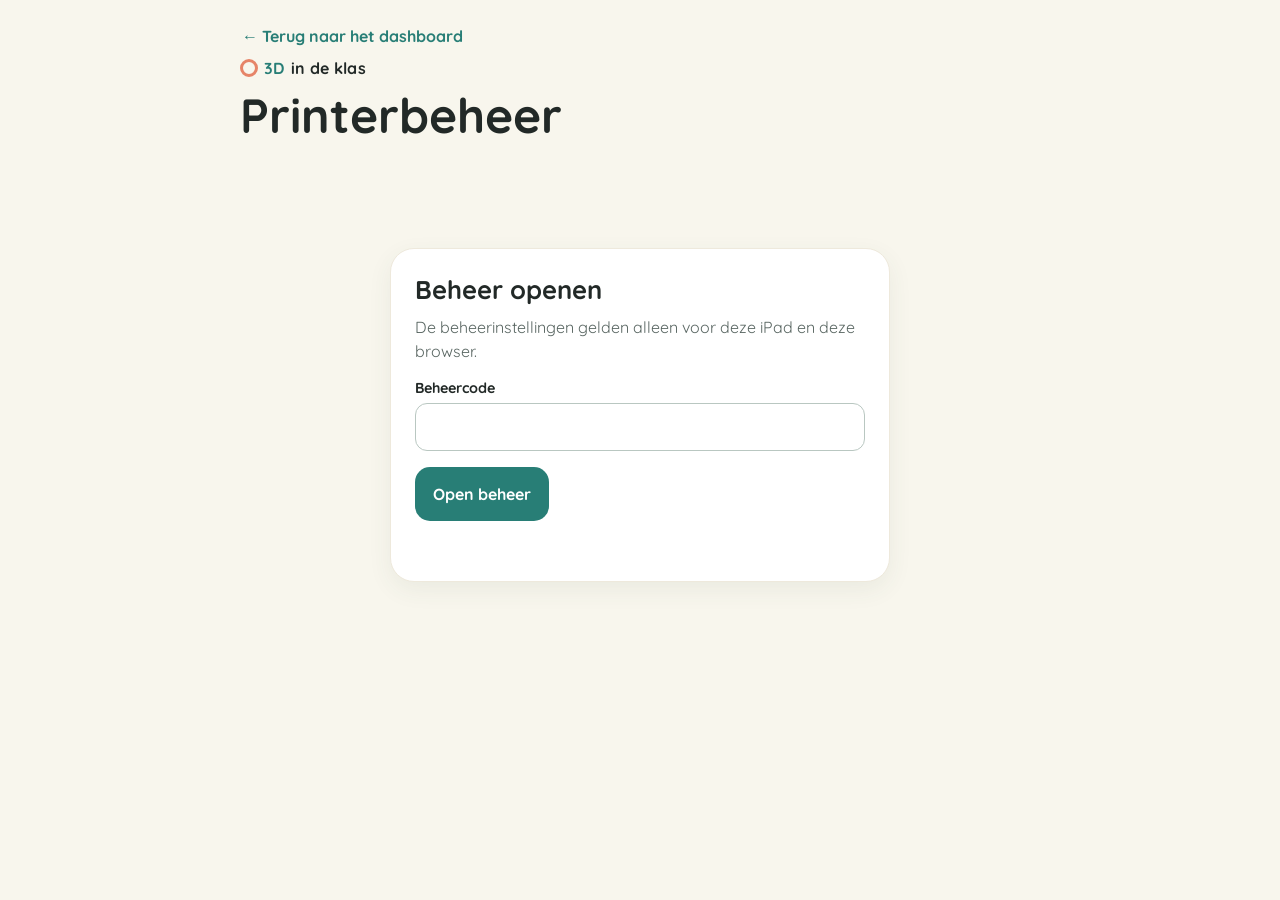
==== admin.html @ 4adda59a "Add printer endpoint admin page" ====
<!doctype html>
<html lang="nl">
<head>
  <meta charset="utf-8">
  <meta name="viewport" content="width=device-width, initial-scale=1, viewport-fit=cover">
  <meta name="theme-color" content="#5ab3b1">
  <link rel="manifest" href="manifest.json">
  <link rel="stylesheet" href="styles.css">
  <title>Printerbeheer | 3D in de klas</title>
</head>
<body>
  <main class="app-shell admin-shell">
    <a class="back-link" href="index.html">← Terug naar het dashboard</a>
    <header class="admin-heading"><p class="brand">3D <span>in de klas</span></p><h1>Printerbeheer</h1></header>

    <section id="authCard" class="panel auth-card">
      <h2 id="authTitle">Beheer openen</h2>
      <p id="authDescription">De beheerinstellingen gelden alleen voor deze iPad en deze browser.</p>
      <form id="authForm">
        <div class="field"><label for="pinInput" id="pinLabel">Beheercode</label><input id="pinInput" type="password" inputmode="numeric" pattern="[0-9]{4,8}" minlength="4" maxlength="8" autocomplete="current-password" required></div>
        <div id="confirmPinField" class="field" hidden><label for="confirmPinInput">Herhaal de beheercode</label><input id="confirmPinInput" type="password" inputmode="numeric" pattern="[0-9]{4,8}" minlength="4" maxlength="8" autocomplete="new-password"></div>
        <button id="authSubmit" class="button button-primary" type="submit">Open beheer</button>
        <p id="authNotice" class="admin-status" role="alert"></p>
      </form>
    </section>

    <section id="settingsPanel" class="panel admin-panel" hidden>
      <h2>Verbindingen</h2>
      <p class="admin-note">Vul per printer het IP-adres of de netwerknaam en Moonraker-poort in. De instellingen worden alleen in deze browser opgeslagen. Dit scherm is bedoeld als praktische afscherming voor deelnemers, niet als beveiliging tegen iemand met technische toegang tot de iPad.</p>
      <form id="settingsForm">
        <div id="printerSettings"></div>
        <p id="saveNotice" class="admin-status" role="status" aria-live="polite"></p>
        <div class="admin-actions"><button class="button button-light" id="resetEndpoints" type="button">Herstel standaardadressen</button><button class="button button-primary" type="submit">Opslaan en terug naar dashboard</button></div>
      </form>
    </section>
  </main>
  <script src="admin.js" defer></script>
</body>
</html>
---- styles.css ----
@import url('https://fonts.googleapis.com/css2?family=Quicksand:wght@400;500;600;700&display=swap');

:root {
  color-scheme: light;
  --paper: #f8f6ed;
  --ink: #222927;
  --teal: #5ab3b1;
  --teal-dark: #287e76;
  --teal-light: #e2f2ef;
  --line: #dfe7e2;
  --muted: #596662;
  --coral: #e68468;
  --yellow: #f1cb68;
  font-family: 'Quicksand', 'Arial Rounded MT Bold', Arial, sans-serif;
  color: var(--ink);
  background: var(--paper);
  font-synthesis: none;
}

* { box-sizing: border-box; }
body { margin: 0; min-height: 100vh; padding: max(14px, env(safe-area-inset-top)) 14px max(22px, env(safe-area-inset-bottom)); }
button, input { font: inherit; }
button { -webkit-tap-highlight-color: transparent; touch-action: manipulation; }
button:focus-visible, a:focus-visible, input:focus-visible { outline: 3px solid #174d49; outline-offset: 3px; }
.app-shell { width: min(100%, 1000px); margin: 0 auto; }
.panel { border: 1px solid #eee9dc; border-radius: 24px; background: #fff; box-shadow: 0 8px 24px #3d514412; }
.hero { padding: clamp(20px, 5vw, 34px); margin-bottom: 16px; text-align: center; background: linear-gradient(145deg, #fff 40%, #e9f5f1 100%); }
.brand { display: inline-flex; align-items: center; gap: 6px; margin: 0 0 10px; color: var(--teal-dark); font-weight: 700; letter-spacing: .02em; }
.brand::before { width: 12px; height: 12px; border: 3px solid var(--coral); border-radius: 50%; content: ''; }
.brand span { color: var(--ink); }
h1, h2, p { margin-top: 0; }
h1 { margin-bottom: 8px; font-size: clamp(2rem, 6vw, 3rem); line-height: 1.05; }
h2 { margin-bottom: 10px; font-size: clamp(1.25rem, 3vw, 1.6rem); }
.intro-copy { max-width: 570px; margin: 0 auto; color: var(--muted); font-size: clamp(1rem, 2.6vw, 1.16rem); line-height: 1.5; }
.mode-badge { display: inline-flex; align-items: center; gap: 7px; margin-top: 14px; padding: 7px 11px; border-radius: 999px; background: var(--teal-light); color: #15534d; font-size: .85rem; font-weight: 700; }
.mode-badge::before { width: 8px; height: 8px; border-radius: 50%; background: currentColor; content: ''; }
.mode-badge.live { background: #fff1dc; color: #714c00; }
.steps { padding: 18px 22px; margin-bottom: 16px; }
.steps h2 { margin: 0 0 14px; }
.steps ol { display: grid; grid-template-columns: repeat(3, 1fr); gap: 12px; margin: 0; padding: 0; list-style: none; }
.steps li { display: flex; align-items: flex-start; gap: 10px; color: var(--muted); font-size: .9rem; line-height: 1.4; }
.steps strong { color: var(--ink); }
.step-number { display: grid; flex: 0 0 29px; width: 29px; height: 29px; place-items: center; border-radius: 50%; background: var(--yellow); color: #453714; font-weight: 700; }
.printer-grid { display: grid; grid-template-columns: repeat(auto-fit, minmax(min(100%, 235px), 1fr)); gap: 14px; }
.printer-card { min-width: 0; padding: 20px; border: 1px solid var(--line); border-top: 9px solid var(--printer-color); border-radius: 22px; background: #fff; box-shadow: 0 7px 20px #3d514410; }
.printer-top { display: flex; align-items: center; justify-content: space-between; gap: 8px; }
.printer-name { margin: 0; font-size: 1.28rem; }
.printer-state { display: inline-flex; align-items: center; gap: 7px; margin: 12px 0 8px; font-weight: 700; }
.state-dot { width: 10px; height: 10px; border-radius: 50%; background: #89928e; }
.state-ready .state-dot { background: #399c67; }
.state-printing .state-dot { background: #e4a72f; }
.state-error .state-dot, .state-paused .state-dot, .state-offline .state-dot { background: #d96c55; }
.printer-detail { min-height: 1.4em; margin: 0 0 12px; color: var(--muted); font-size: .9rem; }
.progress-track { height: 11px; margin: 10px 0 8px; overflow: hidden; border-radius: 999px; background: #e9eeeb; }
.progress-bar { height: 100%; border-radius: inherit; background: var(--teal); transition: width .25s ease; }
.button { min-height: 54px; padding: 13px 18px; border: 0; border-radius: 15px; font-weight: 700; cursor: pointer; }
.printer-card .button { width: 100%; margin-top: 6px; }
.button-primary { background: var(--teal-dark); color: white; }
.button-primary:hover:not(:disabled) { background: #1c6860; }
.button:disabled { background: #c5cdca; color: #56625e; cursor: not-allowed; }
.button-light { border: 1px solid var(--line); background: #fff; color: var(--ink); }
.app-footer { display: flex; justify-content: space-between; align-items: center; padding: 16px 4px 4px; color: var(--muted); font-size: .85rem; }
.app-footer a { color: var(--teal-dark); font-weight: 700; text-decoration: none; }
.app-footer a:hover { text-decoration: underline; }

dialog { color: var(--ink); font: inherit; }
.letter-dialog { width: min(700px, calc(100% - 20px)); max-height: min(92vh, 860px); padding: clamp(16px, 4vw, 26px); overflow-y: auto; border: 1px solid var(--line); border-radius: 24px; box-shadow: 0 24px 80px #192b2870; }
.letter-dialog::backdrop { background: #172321a6; backdrop-filter: blur(3px); }
.dialog-heading { display: flex; justify-content: space-between; align-items: flex-start; gap: 12px; }
.eyebrow { margin-bottom: 5px; color: var(--teal-dark); font-size: .9rem; font-weight: 700; }
.dialog-heading h2 { margin-bottom: 5px; font-size: clamp(1.45rem, 4vw, 2rem); }
.icon-button { display: grid; flex: 0 0 44px; width: 44px; height: 44px; place-items: center; border: 0; border-radius: 50%; background: var(--paper); color: var(--ink); font-size: 1.8rem; cursor: pointer; }
.dialog-instruction { margin-bottom: 14px; color: var(--muted); }
.letter-grid { display: grid; grid-template-columns: repeat(7, minmax(0, 1fr)); gap: 8px; }
.letter-button { min-width: 0; min-height: clamp(48px, 9vw, 62px); padding: 4px; border: 2px solid #e0e9e5; border-radius: 14px; background: #fff; color: var(--ink); font-size: clamp(1.15rem, 4vw, 1.5rem); font-weight: 700; cursor: pointer; box-shadow: 0 3px 0 #dce6e1; }
.letter-button:hover { border-color: var(--teal); background: #f1faf8; }
.letter-button[aria-pressed="true"] { border-color: var(--teal-dark); background: var(--teal-dark); color: #fff; box-shadow: 0 3px 0 #185a54; }
.letter-preview { display: flex; justify-content: center; align-items: center; gap: 22px; min-height: 170px; margin: 16px 0 6px; padding: 12px; border-radius: 20px; background: linear-gradient(125deg, #f7f4e9, #eaf4f0); }
.letter-model { min-width: 105px; color: var(--coral); font-size: 7.5rem; font-weight: 700; line-height: .9; text-shadow: 1px 1px 0 #bb5a43, 2px 2px 0 #bb5a43, 3px 3px 0 #bb5a43, 4px 4px 0 #bb5a43, 5px 5px 0 #bb5a43, 6px 6px 0 #bb5a43, 9px 12px 9px #263d3633; }
.letter-preview strong, .letter-preview span { display: block; }
.letter-preview strong { margin-bottom: 5px; font-size: 1.1rem; }
.letter-preview span { color: var(--muted); font-size: .9rem; }
.notice { min-height: 1.25em; margin: 0 0 10px; color: #9d3424; font-weight: 700; }
.dialog-actions { display: flex; gap: 10px; }
.dialog-actions .button { flex: 1; }

.admin-shell { max-width: 800px; }
.admin-heading { margin-bottom: 16px; }
.admin-heading .brand { margin-bottom: 12px; }
.admin-note { padding: 14px 16px; margin-bottom: 16px; border-left: 5px solid var(--yellow); border-radius: 8px 14px 14px 8px; background: #fff7df; color: #594817; line-height: 1.5; }
.admin-panel { padding: clamp(18px, 4vw, 28px); }
.admin-printer { padding: 18px; margin: 14px 0; border: 1px solid var(--line); border-left: 7px solid var(--printer-color); border-radius: 16px; background: #fff; }
.admin-printer h2 { margin-bottom: 14px; }
.field-grid { display: grid; grid-template-columns: 1fr 130px; gap: 12px; }
.field label { display: block; margin: 0 0 6px; font-size: .9rem; font-weight: 700; }
.field input { width: 100%; min-height: 48px; padding: 10px 12px; border: 1px solid #b9c7c1; border-radius: 12px; background: #fff; font-size: 1rem; }
.admin-actions { display: flex; gap: 10px; margin-top: 18px; }
.admin-actions .button { flex: 1; }
.auth-card { max-width: 500px; padding: 24px; margin: 12vh auto; }
.auth-card p { color: var(--muted); line-height: 1.5; }
.auth-card .field { margin: 16px 0; }
.admin-status { min-height: 1.5em; margin: 12px 0 0; color: var(--teal-dark); font-weight: 700; }
.back-link { display: inline-block; margin: 12px 2px; color: var(--teal-dark); font-weight: 700; text-decoration: none; }

@media (max-width: 620px) {
  .steps { padding: 16px; }
  .steps ol { grid-template-columns: 1fr; gap: 10px; }
  .steps li { align-items: center; }
  .letter-grid { grid-template-columns: repeat(6, minmax(0, 1fr)); gap: 7px; }
  .letter-preview { min-height: 140px; }
  .letter-model { min-width: 80px; font-size: 6rem; }
  .dialog-actions { flex-direction: column-reverse; }
  .field-grid { grid-template-columns: minmax(0, 1fr) 100px; }
  .admin-actions { flex-direction: column; }
}

@media (prefers-reduced-motion: reduce) {
  *, *::before, *::after { scroll-behavior: auto !important; transition-duration: .01ms !important; }
}
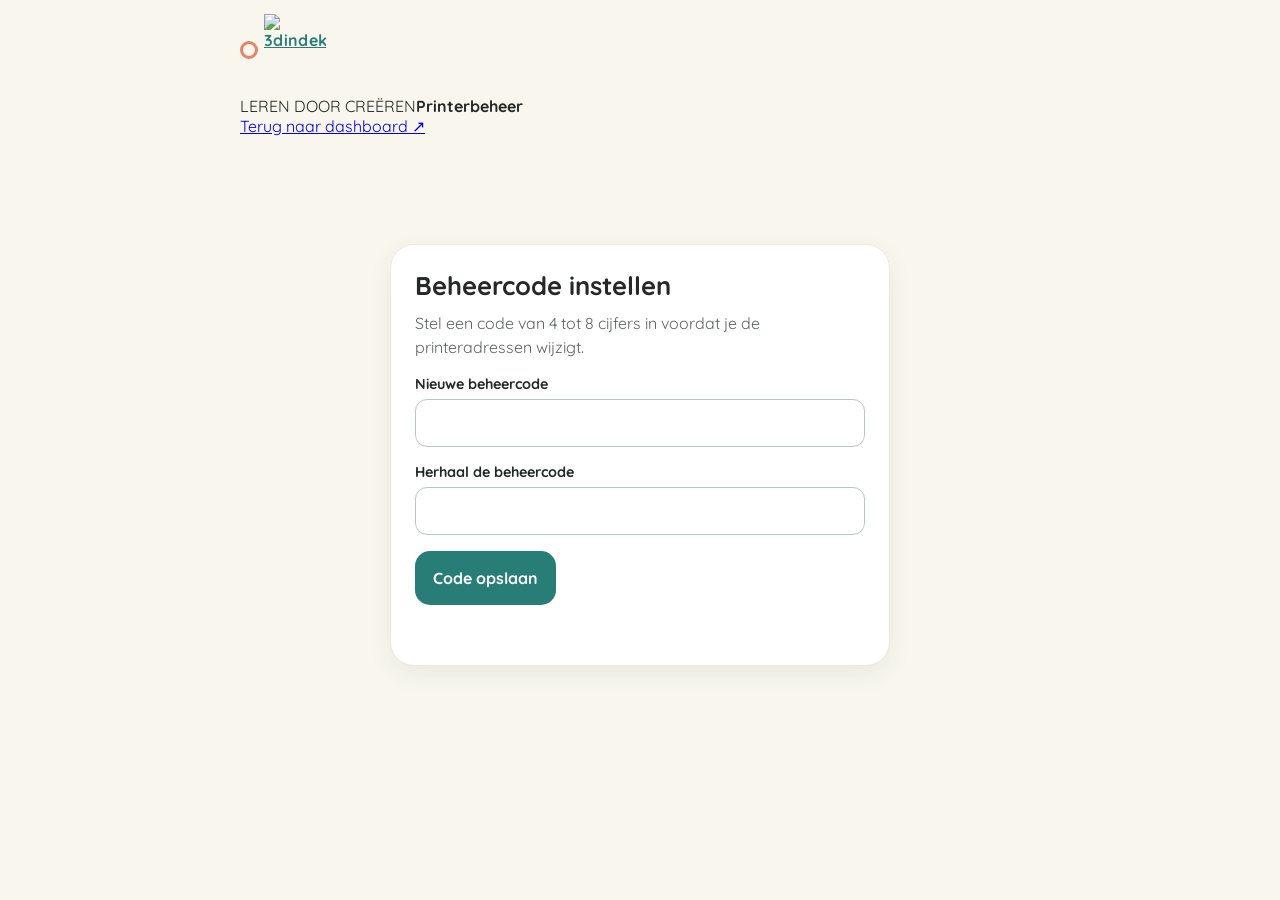
==== commit 79b219d4: "Match LayerBeacon branding and add printer management" ====
--- a/admin.html
+++ b/admin.html
@@ -3,15 +3,21 @@
 <head>
   <meta charset="utf-8">
   <meta name="viewport" content="width=device-width, initial-scale=1, viewport-fit=cover">
-  <meta name="theme-color" content="#5ab3b1">
+  <meta name="theme-color" content="#4c325b">
   <link rel="manifest" href="manifest.json">
   <link rel="stylesheet" href="styles.css">
+  <link rel="icon" type="image/png" href="assets/logo-3dindeklas.png">
   <title>Printerbeheer | 3D in de klas</title>
 </head>
 <body>
   <main class="app-shell admin-shell">
-    <a class="back-link" href="index.html">← Terug naar het dashboard</a>
-    <header class="admin-heading"><p class="brand">3D <span>in de klas</span></p><h1>Printerbeheer</h1></header>
+    <header class="site-header">
+      <div class="header-inner">
+        <a class="brand" href="https://www.3dindeklas.nl/" aria-label="Naar 3dindeklas.nl"><img src="assets/logo-3dindeklas.png" width="62" height="72" alt="3dindeklas"></a>
+        <div class="header-title"><span>LEREN DOOR CREËREN</span><strong>Printerbeheer</strong></div>
+        <a class="header-link" href="index.html">Terug naar dashboard <span aria-hidden="true">↗</span></a>
+      </div>
+    </header>
 
     <section id="authCard" class="panel auth-card">
       <h2 id="authTitle">Beheer openen</h2>
@@ -28,9 +34,11 @@
       <h2>Verbindingen</h2>
       <p class="admin-note">Vul per printer het IP-adres of de netwerknaam en Moonraker-poort in. De instellingen worden alleen in deze browser opgeslagen. Dit scherm is bedoeld als praktische afscherming voor deelnemers, niet als beveiliging tegen iemand met technische toegang tot de iPad.</p>
       <form id="settingsForm">
+        <div class="printer-settings-heading"><h2>Printers</h2><button id="addPrinter" class="button button-light" type="button">+ Printer toevoegen</button></div>
         <div id="printerSettings"></div>
+        <p id="emptyPrinters" class="empty-printers" hidden>Er zijn nog geen printers. Voeg een printer toe om hem op het dashboard te tonen.</p>
         <p id="saveNotice" class="admin-status" role="status" aria-live="polite"></p>
-        <div class="admin-actions"><button class="button button-light" id="resetEndpoints" type="button">Herstel standaardadressen</button><button class="button button-primary" type="submit">Opslaan en terug naar dashboard</button></div>
+        <div class="admin-actions"><button class="button button-light" id="resetEndpoints" type="button">Herstel standaardprinters</button><button class="button button-primary" type="submit">Opslaan en terug naar dashboard</button></div>
       </form>
     </section>
   </main>
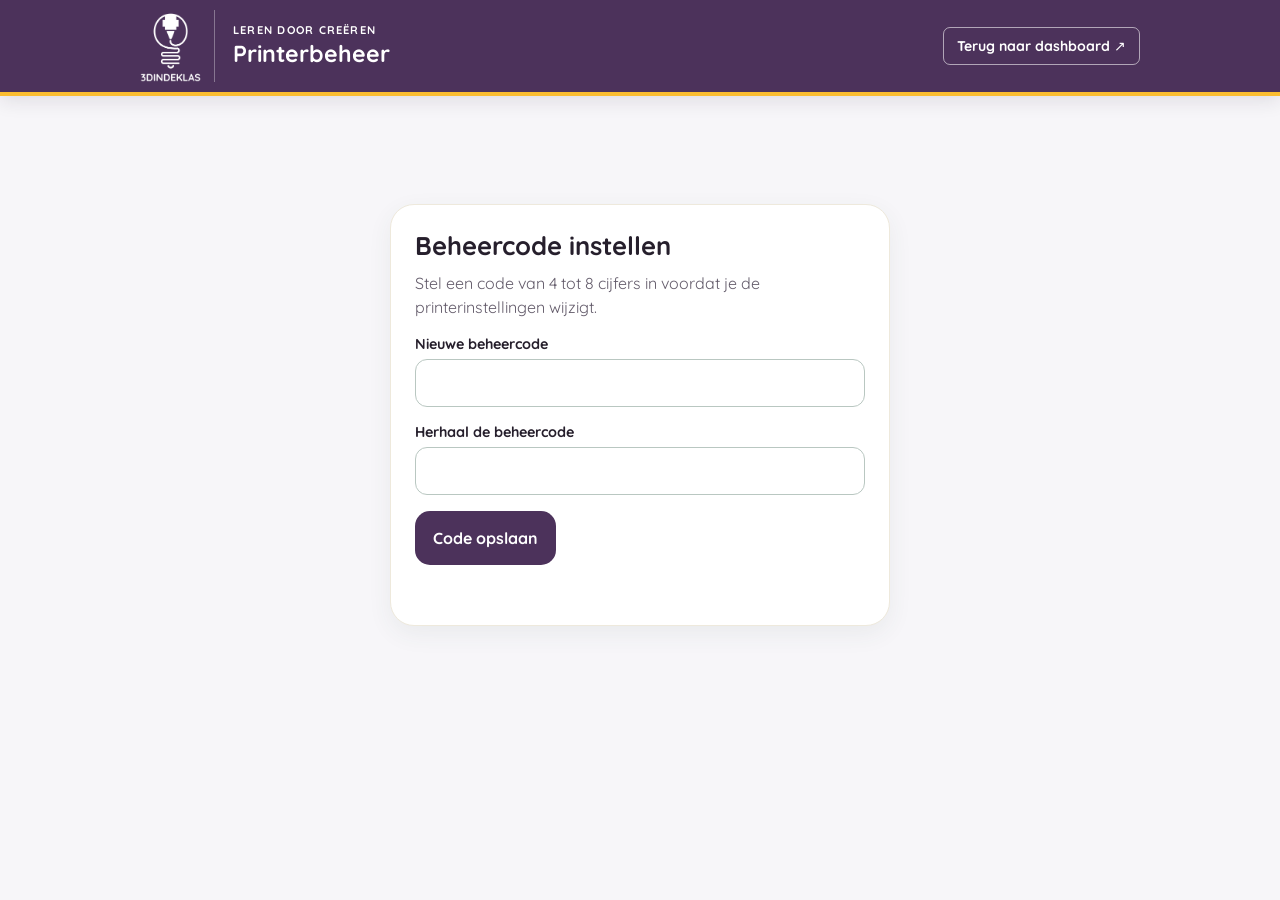
==== commit b3ac1fde: "Restore printer telemetry and admin tools" ====
--- a/admin.html
+++ b/admin.html
@@ -7,6 +7,7 @@
   <link rel="manifest" href="manifest.json">
   <link rel="stylesheet" href="styles.css">
   <link rel="icon" type="image/png" href="assets/logo-3dindeklas.png">
+  <link rel="apple-touch-icon" href="icons/icon-192.png">
   <title>Printerbeheer | 3D in de klas</title>
 </head>
 <body>
--- a/styles.css
+++ b/styles.css
@@ -1,16 +1,21 @@
-@import url('https://fonts.googleapis.com/css2?family=Quicksand:wght@400;500;600;700&display=swap');
+@font-face { font-family: Quicksand; src: url('assets/quicksand-400.ttf') format('truetype'); font-weight: 400; font-display: swap; }
+@font-face { font-family: Quicksand; src: url('assets/quicksand-500.ttf') format('truetype'); font-weight: 500; font-display: swap; }
+@font-face { font-family: Quicksand; src: url('assets/quicksand-600.ttf') format('truetype'); font-weight: 600; font-display: swap; }
+@font-face { font-family: Quicksand; src: url('assets/quicksand-700.ttf') format('truetype'); font-weight: 700; font-display: swap; }
 
 :root {
   color-scheme: light;
-  --paper: #f8f6ed;
-  --ink: #222927;
+  --paper: #f7f6f9;
+  --ink: #261f2c;
+  --plum: #4c325b;
+  --plum-dark: #26192e;
   --teal: #5ab3b1;
-  --teal-dark: #287e76;
-  --teal-light: #e2f2ef;
-  --line: #dfe7e2;
-  --muted: #596662;
-  --coral: #e68468;
-  --yellow: #f1cb68;
+  --teal-dark: #4c325b;
+  --teal-light: #eee9f2;
+  --line: #e3dfe7;
+  --muted: #645c6b;
+  --coral: #fbbd30;
+  --yellow: #fbbd30;
   font-family: 'Quicksand', 'Arial Rounded MT Bold', Arial, sans-serif;
   color: var(--ink);
   background: var(--paper);
@@ -18,16 +23,23 @@
 }
 
 * { box-sizing: border-box; }
-body { margin: 0; min-height: 100vh; padding: max(14px, env(safe-area-inset-top)) 14px max(22px, env(safe-area-inset-bottom)); }
+body { margin: 0; min-height: 100vh; padding: 0 14px max(22px, env(safe-area-inset-bottom)); }
 button, input { font: inherit; }
 button { -webkit-tap-highlight-color: transparent; touch-action: manipulation; }
 button:focus-visible, a:focus-visible, input:focus-visible { outline: 3px solid #174d49; outline-offset: 3px; }
 .app-shell { width: min(100%, 1000px); margin: 0 auto; }
 .panel { border: 1px solid #eee9dc; border-radius: 24px; background: #fff; box-shadow: 0 8px 24px #3d514412; }
-.hero { padding: clamp(20px, 5vw, 34px); margin-bottom: 16px; text-align: center; background: linear-gradient(145deg, #fff 40%, #e9f5f1 100%); }
-.brand { display: inline-flex; align-items: center; gap: 6px; margin: 0 0 10px; color: var(--teal-dark); font-weight: 700; letter-spacing: .02em; }
-.brand::before { width: 12px; height: 12px; border: 3px solid var(--coral); border-radius: 50%; content: ''; }
-.brand span { color: var(--ink); }
+.site-header { position: sticky; top: 0; z-index: 5; width: 100vw; margin: 0 calc(50% - 50vw) 22px; background: var(--plum); color: #fff; box-shadow: 0 5px 18px #26192e1c; }
+.site-header::after { display: block; height: 4px; background: var(--yellow); content: ''; }
+.header-inner { display: flex; width: min(100% - 32px, 1000px); min-height: 92px; align-items: center; gap: 18px; margin: 0 auto; }
+.brand { display: flex; flex: 0 0 74px; height: 72px; align-items: center; justify-content: center; padding-right: 12px; border-right: 1px solid #ffffff55; }
+.brand img { display: block; width: 62px; height: 72px; object-fit: contain; }
+.header-title { display: grid; gap: 2px; margin-right: auto; line-height: 1.2; }
+.header-title span { font-size: .7rem; font-weight: 700; letter-spacing: .11em; }
+.header-title strong { font-size: clamp(1.1rem, 3vw, 1.45rem); font-weight: 700; }
+.header-link { padding: 9px 13px; border: 1px solid #ffffff91; border-radius: 7px; color: #fff; font-size: .88rem; font-weight: 700; text-decoration: none; white-space: nowrap; }
+.header-link:hover { background: #ffffff1a; }
+.hero { padding: clamp(20px, 5vw, 34px); margin-bottom: 16px; text-align: center; background: linear-gradient(145deg, #fff 40%, #eee9f2 100%); }
 h1, h2, p { margin-top: 0; }
 h1 { margin-bottom: 8px; font-size: clamp(2rem, 6vw, 3rem); line-height: 1.05; }
 h2 { margin-bottom: 10px; font-size: clamp(1.25rem, 3vw, 1.6rem); }
@@ -42,7 +54,7 @@
 .steps strong { color: var(--ink); }
 .step-number { display: grid; flex: 0 0 29px; width: 29px; height: 29px; place-items: center; border-radius: 50%; background: var(--yellow); color: #453714; font-weight: 700; }
 .printer-grid { display: grid; grid-template-columns: repeat(auto-fit, minmax(min(100%, 235px), 1fr)); gap: 14px; }
-.printer-card { min-width: 0; padding: 20px; border: 1px solid var(--line); border-top: 9px solid var(--printer-color); border-radius: 22px; background: #fff; box-shadow: 0 7px 20px #3d514410; }
+.printer-card { min-width: 0; padding: 20px; border: 3px solid var(--printer-color); border-top-width: 9px; border-radius: 18px; background: #fff; box-shadow: 0 7px 20px #26192e10; }
 .printer-top { display: flex; align-items: center; justify-content: space-between; gap: 8px; }
 .printer-name { margin: 0; font-size: 1.28rem; }
 .printer-state { display: inline-flex; align-items: center; gap: 7px; margin: 12px 0 8px; font-weight: 700; }
@@ -55,8 +67,8 @@
 .progress-bar { height: 100%; border-radius: inherit; background: var(--teal); transition: width .25s ease; }
 .button { min-height: 54px; padding: 13px 18px; border: 0; border-radius: 15px; font-weight: 700; cursor: pointer; }
 .printer-card .button { width: 100%; margin-top: 6px; }
-.button-primary { background: var(--teal-dark); color: white; }
-.button-primary:hover:not(:disabled) { background: #1c6860; }
+.button-primary { background: var(--plum); color: white; }
+.button-primary:hover:not(:disabled) { background: var(--plum-dark); }
 .button:disabled { background: #c5cdca; color: #56625e; cursor: not-allowed; }
 .button-light { border: 1px solid var(--line); background: #fff; color: var(--ink); }
 .app-footer { display: flex; justify-content: space-between; align-items: center; padding: 16px 4px 4px; color: var(--muted); font-size: .85rem; }
@@ -75,7 +87,7 @@
 .letter-button { min-width: 0; min-height: clamp(48px, 9vw, 62px); padding: 4px; border: 2px solid #e0e9e5; border-radius: 14px; background: #fff; color: var(--ink); font-size: clamp(1.15rem, 4vw, 1.5rem); font-weight: 700; cursor: pointer; box-shadow: 0 3px 0 #dce6e1; }
 .letter-button:hover { border-color: var(--teal); background: #f1faf8; }
 .letter-button[aria-pressed="true"] { border-color: var(--teal-dark); background: var(--teal-dark); color: #fff; box-shadow: 0 3px 0 #185a54; }
-.letter-preview { display: flex; justify-content: center; align-items: center; gap: 22px; min-height: 170px; margin: 16px 0 6px; padding: 12px; border-radius: 20px; background: linear-gradient(125deg, #f7f4e9, #eaf4f0); }
+.letter-preview { display: flex; justify-content: center; align-items: center; gap: 22px; min-height: 170px; margin: 16px 0 6px; padding: 12px; border-radius: 20px; background: linear-gradient(125deg, #fff7e6, #eee9f2); }
 .letter-model { min-width: 105px; color: var(--coral); font-size: 7.5rem; font-weight: 700; line-height: .9; text-shadow: 1px 1px 0 #bb5a43, 2px 2px 0 #bb5a43, 3px 3px 0 #bb5a43, 4px 4px 0 #bb5a43, 5px 5px 0 #bb5a43, 6px 6px 0 #bb5a43, 9px 12px 9px #263d3633; }
 .letter-preview strong, .letter-preview span { display: block; }
 .letter-preview strong { margin-bottom: 5px; font-size: 1.1rem; }
@@ -84,16 +96,22 @@
 .dialog-actions { display: flex; gap: 10px; }
 .dialog-actions .button { flex: 1; }
 
-.admin-shell { max-width: 800px; }
-.admin-heading { margin-bottom: 16px; }
-.admin-heading .brand { margin-bottom: 12px; }
+.admin-shell { max-width: 1000px; }
 .admin-note { padding: 14px 16px; margin-bottom: 16px; border-left: 5px solid var(--yellow); border-radius: 8px 14px 14px 8px; background: #fff7df; color: #594817; line-height: 1.5; }
 .admin-panel { padding: clamp(18px, 4vw, 28px); }
-.admin-printer { padding: 18px; margin: 14px 0; border: 1px solid var(--line); border-left: 7px solid var(--printer-color); border-radius: 16px; background: #fff; }
-.admin-printer h2 { margin-bottom: 14px; }
-.field-grid { display: grid; grid-template-columns: 1fr 130px; gap: 12px; }
+.admin-printer { padding: 18px; margin: 14px 0; border: 2px solid var(--printer-color); border-radius: 14px; background: #fff; }
+.admin-printer-heading { display: flex; align-items: center; justify-content: space-between; gap: 12px; margin-bottom: 14px; }
+.admin-printer-heading h3 { margin: 0; color: var(--plum-dark); font-size: 1.15rem; }
+.printer-settings-heading { display: flex; align-items: center; justify-content: space-between; gap: 10px; margin: 0 0 8px; }
+.printer-settings-heading h2 { margin: 0; color: var(--plum-dark); }
+.field-grid { display: grid; grid-template-columns: minmax(180px, 1fr) minmax(180px, 1.4fr) minmax(110px, .55fr) minmax(140px, .7fr); gap: 12px; }
 .field label { display: block; margin: 0 0 6px; font-size: .9rem; font-weight: 700; }
 .field input { width: 100%; min-height: 48px; padding: 10px 12px; border: 1px solid #b9c7c1; border-radius: 12px; background: #fff; font-size: 1rem; }
+.field input[type="color"] { min-height: 48px; padding: 5px; cursor: pointer; }
+.button-delete { min-height: 42px; padding: 8px 12px; border: 1px solid #e6b8b0; background: #fff7f5; color: #843b31; font-size: .9rem; }
+.button-delete:hover { background: #fde9e5; }
+.empty-printers { padding: 20px; margin: 12px 0; border: 1px dashed #c8bdcf; border-radius: 12px; background: #fff; color: var(--muted); }
+.empty-printers a { color: var(--plum); font-weight: 700; }
 .admin-actions { display: flex; gap: 10px; margin-top: 18px; }
 .admin-actions .button { flex: 1; }
 .auth-card { max-width: 500px; padding: 24px; margin: 12vh auto; }
@@ -110,8 +128,14 @@
   .letter-preview { min-height: 140px; }
   .letter-model { min-width: 80px; font-size: 6rem; }
   .dialog-actions { flex-direction: column-reverse; }
-  .field-grid { grid-template-columns: minmax(0, 1fr) 100px; }
+  .field-grid { grid-template-columns: minmax(0, 1fr) minmax(95px, .45fr); }
   .admin-actions { flex-direction: column; }
+  .header-inner { width: min(100% - 20px, 1000px); min-height: 82px; gap: 10px; }
+  .brand { flex-basis: 62px; height: 64px; padding-right: 8px; }
+  .brand img { width: 52px; height: 60px; }
+  .header-title span { font-size: .58rem; letter-spacing: .08em; }
+  .header-title strong { font-size: 1rem; }
+  .header-link { padding: 8px; font-size: .72rem; }
 }
 
 @media (prefers-reduced-motion: reduce) {
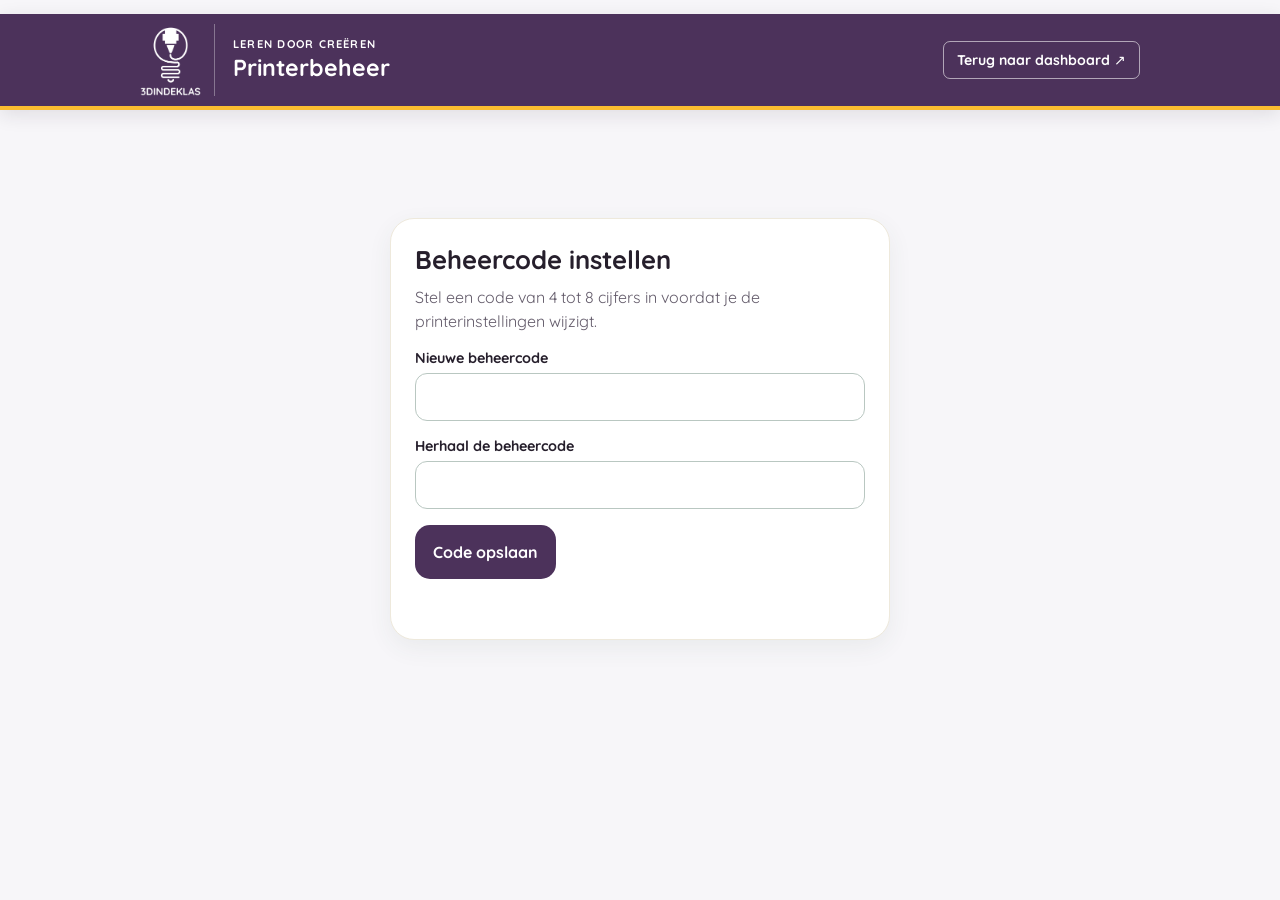
==== commit 5ab67d3d: "Fix formatting in admin.html" ====
--- a/admin.html
+++ b/admin.html
@@ -21,7 +21,7 @@
     </header>
 
     <section id="authCard" class="panel auth-card">
-      <h2 id="authTitle">Beheer openen</h2>
+      <h2 id="authTitle">Beheer openen</h2> 
       <p id="authDescription">De beheerinstellingen gelden alleen voor deze iPad en deze browser.</p>
       <form id="authForm">
         <div class="field"><label for="pinInput" id="pinLabel">Beheercode</label><input id="pinInput" type="password" inputmode="numeric" pattern="[0-9]{4,8}" minlength="4" maxlength="8" autocomplete="current-password" required></div>
--- a/styles.css
+++ b/styles.css
@@ -23,7 +23,7 @@
 }
 
 * { box-sizing: border-box; }
-body { margin: 0; min-height: 100vh; padding: 0 14px max(22px, env(safe-area-inset-bottom)); }
+body { margin: 0; min-height: 100vh; padding: max(14px, env(safe-area-inset-top)) 14px max(22px, env(safe-area-inset-bottom)); }
 button, input { font: inherit; }
 button { -webkit-tap-highlight-color: transparent; touch-action: manipulation; }
 button:focus-visible, a:focus-visible, input:focus-visible { outline: 3px solid #174d49; outline-offset: 3px; }
@@ -62,7 +62,15 @@
 .state-ready .state-dot { background: #399c67; }
 .state-printing .state-dot { background: #e4a72f; }
 .state-error .state-dot, .state-paused .state-dot, .state-offline .state-dot { background: #d96c55; }
-.printer-detail { min-height: 1.4em; margin: 0 0 12px; color: var(--muted); font-size: .9rem; }
+.printer-detail { min-height: 1.4em; margin: 0 0 8px; color: var(--muted); font-size: .9rem; }
+.printer-telemetry { display: grid; gap: 6px; padding: 10px 0 8px; border-top: 1px solid var(--line); }
+.telemetry-row { display: flex; align-items: center; gap: 8px; color: var(--muted); font-size: .82rem; }
+.telemetry-row img { width: 18px; height: 18px; flex: 0 0 18px; }
+.telemetry-row strong { margin-left: auto; color: var(--ink); font-size: .85rem; font-variant-numeric: tabular-nums; }
+.printer-job { display: flex; justify-content: space-between; gap: 8px; margin: 2px 0 10px; color: var(--muted); font-size: .78rem; }
+.printer-job[hidden] { display: none; }
+.printer-job span { overflow: hidden; text-overflow: ellipsis; white-space: nowrap; }
+.printer-job strong { flex: 0 0 auto; color: var(--plum); font-variant-numeric: tabular-nums; }
 .progress-track { height: 11px; margin: 10px 0 8px; overflow: hidden; border-radius: 999px; background: #e9eeeb; }
 .progress-bar { height: 100%; border-radius: inherit; background: var(--teal); transition: width .25s ease; }
 .button { min-height: 54px; padding: 13px 18px; border: 0; border-radius: 15px; font-weight: 700; cursor: pointer; }
@@ -72,6 +80,10 @@
 .button:disabled { background: #c5cdca; color: #56625e; cursor: not-allowed; }
 .button-light { border: 1px solid var(--line); background: #fff; color: var(--ink); }
 .app-footer { display: flex; justify-content: space-between; align-items: center; padding: 16px 4px 4px; color: var(--muted); font-size: .85rem; }
+.footer-actions { display: flex; align-items: center; gap: 14px; }
+.refresh-button { display: inline-grid; width: 42px; height: 42px; place-items: center; padding: 0; border: 1px solid var(--line); border-radius: 12px; background: #fff; cursor: pointer; }
+.refresh-button img { width: 18px; height: 18px; }
+.refresh-button:active img { transform: rotate(90deg); }
 .app-footer a { color: var(--teal-dark); font-weight: 700; text-decoration: none; }
 .app-footer a:hover { text-decoration: underline; }
 
@@ -98,6 +110,13 @@
 
 .admin-shell { max-width: 1000px; }
 .admin-note { padding: 14px 16px; margin-bottom: 16px; border-left: 5px solid var(--yellow); border-radius: 8px 14px 14px 8px; background: #fff7df; color: #594817; line-height: 1.5; }
+.maintenance-panel { padding: 18px; margin-top: 18px; border: 1px solid var(--line); border-radius: 14px; background: var(--paper); }
+.maintenance-panel h3 { margin-bottom: 6px; color: var(--plum-dark); font-size: 1.1rem; }
+.maintenance-status { min-height: 1.4em; margin: 8px 0 0; color: var(--muted); font-size: .88rem; }
+.maintenance-actions { display: grid; grid-template-columns: repeat(auto-fit, minmax(150px, 1fr)); gap: 8px; margin-top: 12px; }
+.maintenance-actions .button { min-height: 48px; padding: 10px 12px; font-size: .9rem; }
+.button-warning { background: #fff0d0; color: #624713; }
+.button-danger { background: #f9e6e4; color: #853b32; }
 .admin-panel { padding: clamp(18px, 4vw, 28px); }
 .admin-printer { padding: 18px; margin: 14px 0; border: 2px solid var(--printer-color); border-radius: 14px; background: #fff; }
 .admin-printer-heading { display: flex; align-items: center; justify-content: space-between; gap: 12px; margin-bottom: 14px; }
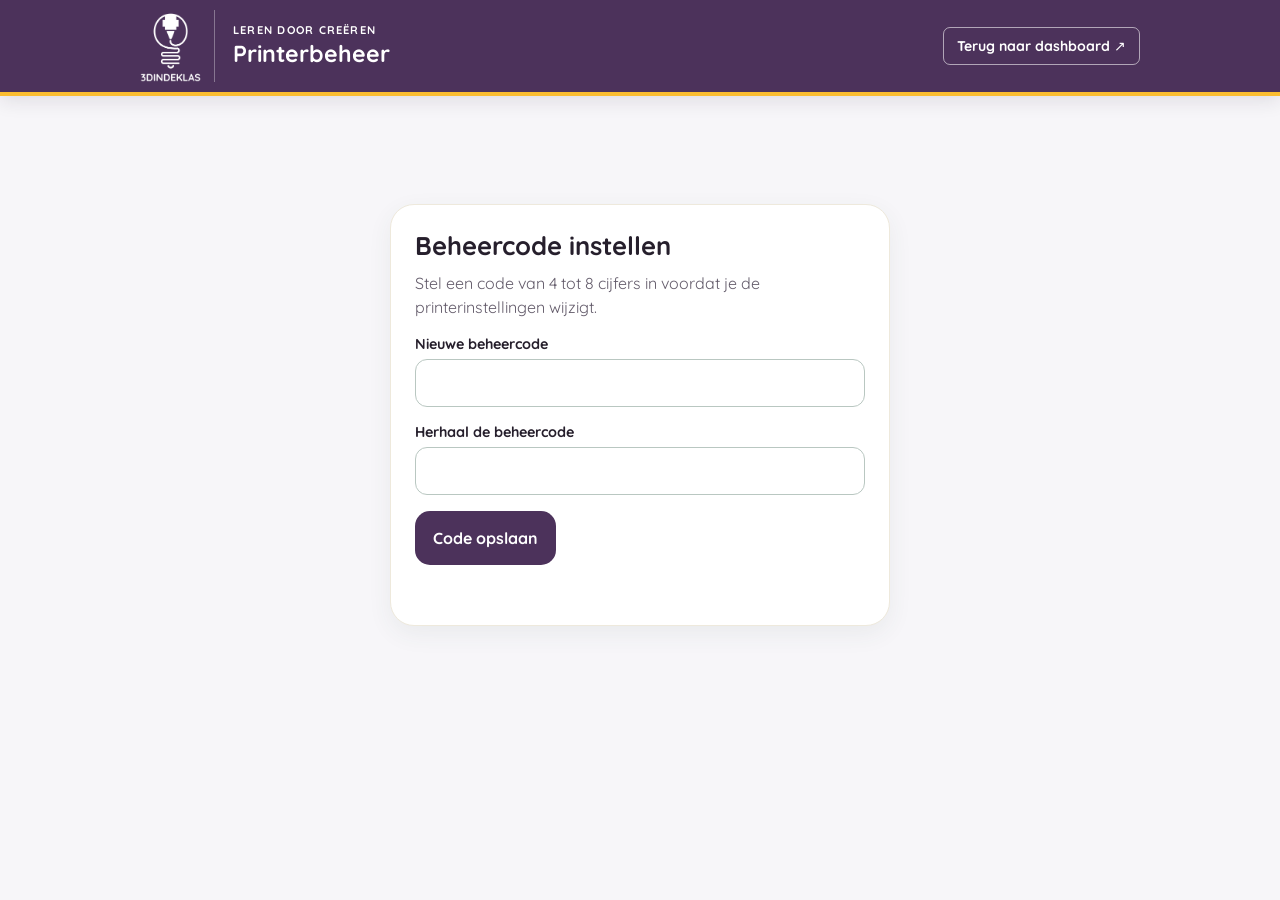
==== commit d192fa18: "Add local Moonraker discovery and filament controls" ====
--- a/admin.html
+++ b/admin.html
@@ -21,7 +21,7 @@
     </header>
 
     <section id="authCard" class="panel auth-card">
-      <h2 id="authTitle">Beheer openen</h2> 
+      <h2 id="authTitle">Beheer openen</h2>
       <p id="authDescription">De beheerinstellingen gelden alleen voor deze iPad en deze browser.</p>
       <form id="authForm">
         <div class="field"><label for="pinInput" id="pinLabel">Beheercode</label><input id="pinInput" type="password" inputmode="numeric" pattern="[0-9]{4,8}" minlength="4" maxlength="8" autocomplete="current-password" required></div>
@@ -35,6 +35,10 @@
       <h2>Verbindingen</h2>
       <p class="admin-note">Vul per printer het IP-adres of de netwerknaam en Moonraker-poort in. De instellingen worden alleen in deze browser opgeslagen. Dit scherm is bedoeld als praktische afscherming voor deelnemers, niet als beveiliging tegen iemand met technische toegang tot de iPad.</p>
       <form id="settingsForm">
+        <section class="discovery-panel" aria-labelledby="discovery-title">
+          <div class="printer-settings-heading"><div><h2 id="discovery-title">Lokale Moonrakers zoeken</h2><p>Zoek op deze host naar Moonraker op de standaardpoorten. Een gevonden endpoint kun je direct als printer toevoegen.</p></div><button id="discoverPrinters" class="button button-light" type="button">Zoek printers</button></div>
+          <div id="discoveryResults" class="discovery-results" aria-live="polite"></div>
+        </section>
         <div class="printer-settings-heading"><h2>Printers</h2><button id="addPrinter" class="button button-light" type="button">+ Printer toevoegen</button></div>
         <div id="printerSettings"></div>
         <p id="emptyPrinters" class="empty-printers" hidden>Er zijn nog geen printers. Voeg een printer toe om hem op het dashboard te tonen.</p>
--- a/styles.css
+++ b/styles.css
@@ -23,7 +23,7 @@
 }
 
 * { box-sizing: border-box; }
-body { margin: 0; min-height: 100vh; padding: max(14px, env(safe-area-inset-top)) 14px max(22px, env(safe-area-inset-bottom)); }
+body { margin: 0; min-height: 100vh; padding: 0 14px max(22px, env(safe-area-inset-bottom)); }
 button, input { font: inherit; }
 button { -webkit-tap-highlight-color: transparent; touch-action: manipulation; }
 button:focus-visible, a:focus-visible, input:focus-visible { outline: 3px solid #174d49; outline-offset: 3px; }
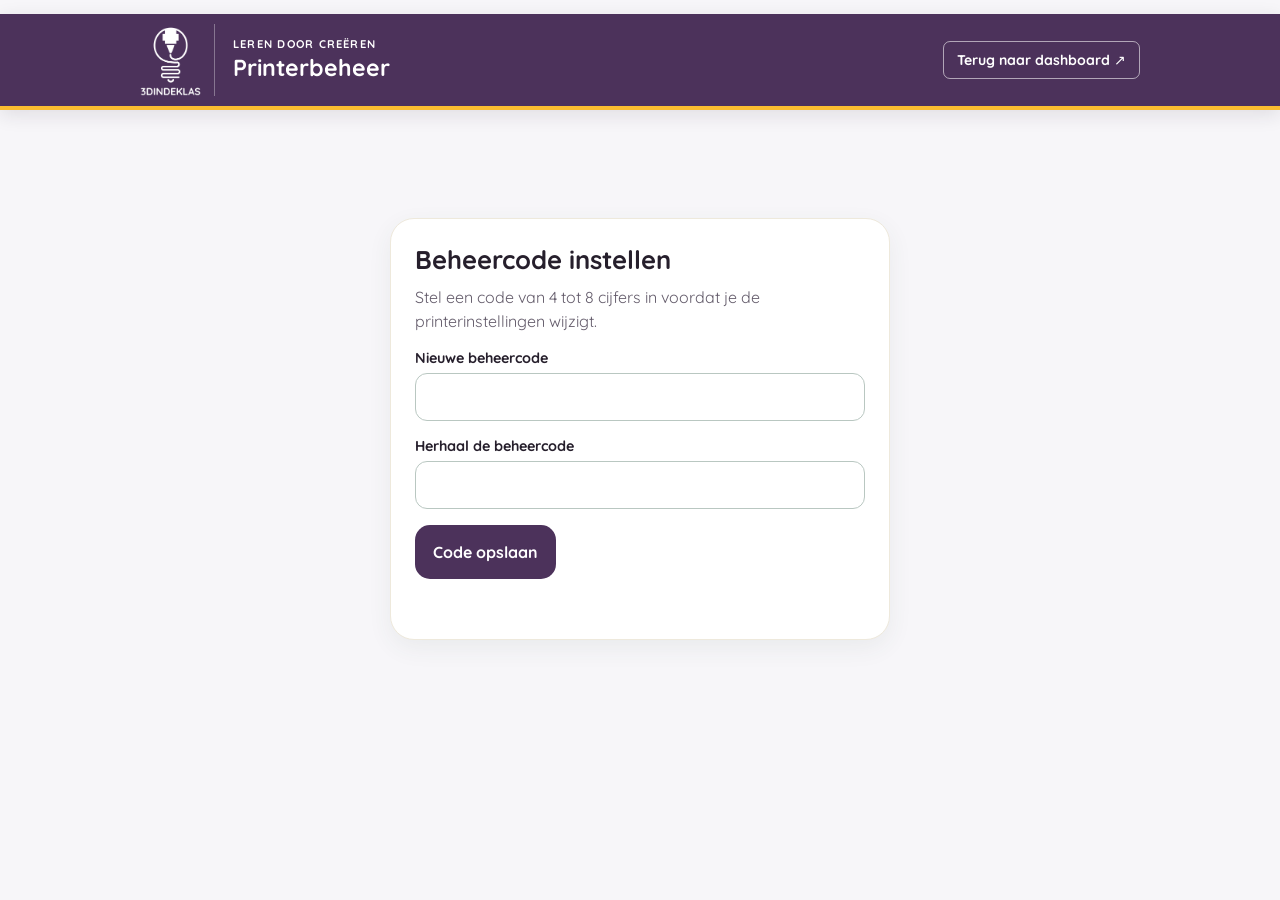
==== commit 34d0e02d: "Add Klipper readiness and persistent print history" ====
--- a/admin.html
+++ b/admin.html
@@ -34,6 +34,11 @@
     <section id="settingsPanel" class="panel admin-panel" hidden>
       <h2>Verbindingen</h2>
       <p class="admin-note">Vul per printer het IP-adres of de netwerknaam en Moonraker-poort in. De instellingen worden alleen in deze browser opgeslagen. Dit scherm is bedoeld als praktische afscherming voor deelnemers, niet als beveiliging tegen iemand met technische toegang tot de iPad.</p>
+      <section class="history-panel" aria-labelledby="history-title">
+        <div class="printer-settings-heading"><div><h2 id="history-title">Printteller</h2><p>Bekijk hoeveel letters er vandaag en in totaal zijn geprint.</p></div><button id="resetHistory" class="button button-light" type="button">Teller resetten</button></div>
+        <div class="history-stats"><div><strong id="historyToday">0</strong><span>Vandaag</span></div><div><strong id="historyTotal">0</strong><span>Totaal</span></div></div>
+        <div id="historyRecent" class="history-recent" aria-live="polite"></div>
+      </section>
       <form id="settingsForm">
         <section class="discovery-panel" aria-labelledby="discovery-title">
           <div class="printer-settings-heading"><div><h2 id="discovery-title">Lokale Moonrakers zoeken</h2><p>Zoek op deze host naar Moonraker op de standaardpoorten. Een gevonden endpoint kun je direct als printer toevoegen.</p></div><button id="discoverPrinters" class="button button-light" type="button">Zoek printers</button></div>
--- a/styles.css
+++ b/styles.css
@@ -23,7 +23,7 @@
 }
 
 * { box-sizing: border-box; }
-body { margin: 0; min-height: 100vh; padding: 0 14px max(22px, env(safe-area-inset-bottom)); }
+body { margin: 0; min-height: 100vh; padding: max(14px, env(safe-area-inset-top)) 14px max(22px, env(safe-area-inset-bottom)); }
 button, input { font: inherit; }
 button { -webkit-tap-highlight-color: transparent; touch-action: manipulation; }
 button:focus-visible, a:focus-visible, input:focus-visible { outline: 3px solid #174d49; outline-offset: 3px; }
@@ -110,6 +110,13 @@
 
 .admin-shell { max-width: 1000px; }
 .admin-note { padding: 14px 16px; margin-bottom: 16px; border-left: 5px solid var(--yellow); border-radius: 8px 14px 14px 8px; background: #fff7df; color: #594817; line-height: 1.5; }
+.discovery-panel { padding: 16px; margin-bottom: 20px; border: 1px solid var(--line); border-radius: 14px; background: var(--paper); }
+.discovery-panel p { margin: 4px 0 0; color: var(--muted); font-size: .86rem; line-height: 1.45; }
+.discovery-results { display: grid; gap: 8px; margin-top: 12px; }
+.discovery-result { display: flex; align-items: center; justify-content: space-between; gap: 12px; padding: 10px 12px; border: 1px solid var(--line); border-radius: 10px; background: #fff; }
+.discovery-result strong { display: block; color: var(--plum-dark); }
+.discovery-result span { color: var(--muted); font-size: .82rem; }
+.discovery-result .button { min-height: 40px; padding: 8px 12px; font-size: .82rem; }
 .maintenance-panel { padding: 18px; margin-top: 18px; border: 1px solid var(--line); border-radius: 14px; background: var(--paper); }
 .maintenance-panel h3 { margin-bottom: 6px; color: var(--plum-dark); font-size: 1.1rem; }
 .maintenance-status { min-height: 1.4em; margin: 8px 0 0; color: var(--muted); font-size: .88rem; }
@@ -149,6 +156,8 @@
   .dialog-actions { flex-direction: column-reverse; }
   .field-grid { grid-template-columns: minmax(0, 1fr) minmax(95px, .45fr); }
   .admin-actions { flex-direction: column; }
+  .discovery-panel .printer-settings-heading { align-items: stretch; flex-direction: column; }
+  .discovery-result { align-items: stretch; flex-direction: column; }
   .header-inner { width: min(100% - 20px, 1000px); min-height: 82px; gap: 10px; }
   .brand { flex-basis: 62px; height: 64px; padding-right: 8px; }
   .brand img { width: 52px; height: 60px; }
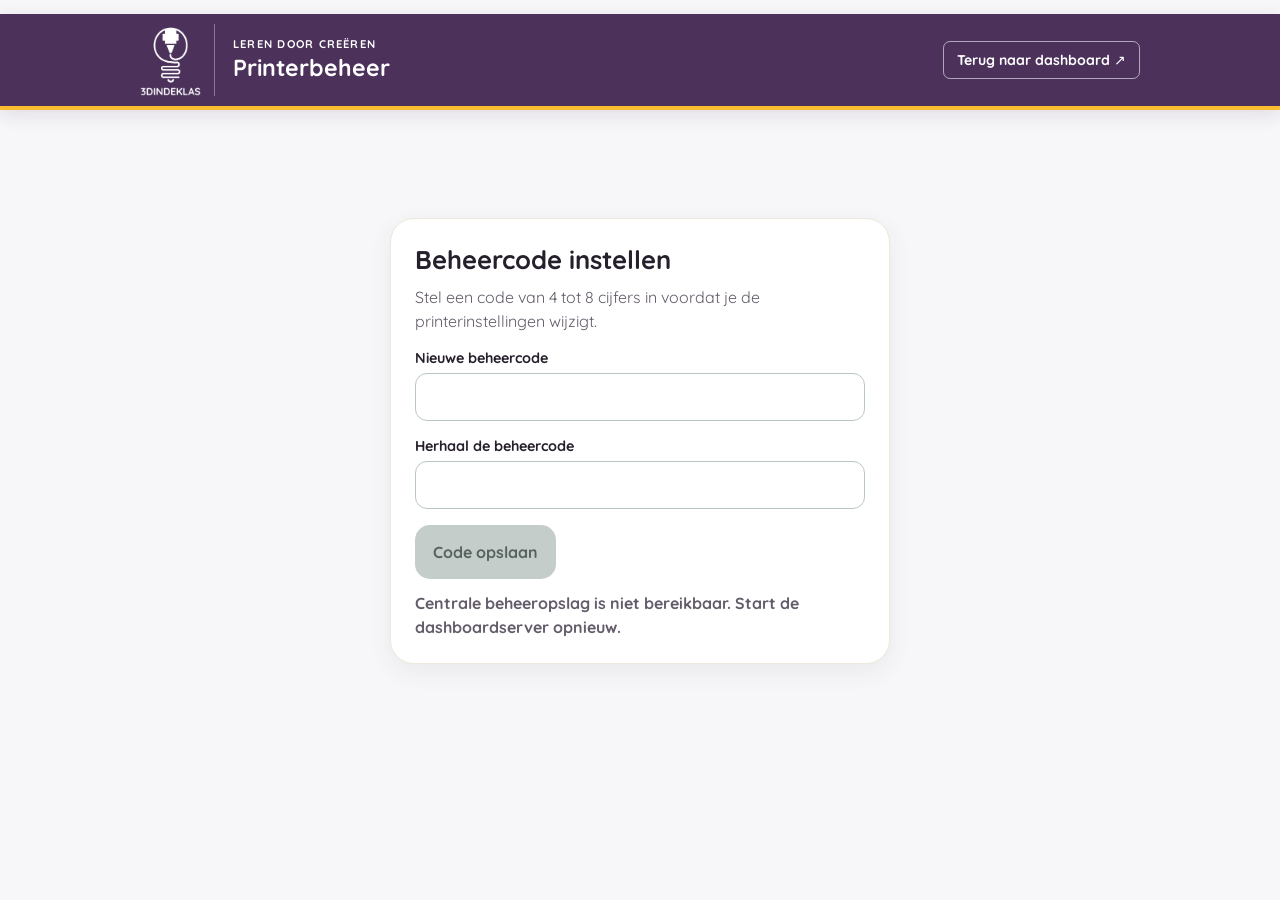
==== commit 1717677a: "Update admin.html for shared admin workflow" ====
--- a/admin.html
+++ b/admin.html
@@ -32,8 +32,8 @@
     </section>
 
     <section id="settingsPanel" class="panel admin-panel" hidden>
-      <h2>Verbindingen</h2>
-      <p class="admin-note">Vul per printer het IP-adres of de netwerknaam en Moonraker-poort in. De instellingen worden alleen in deze browser opgeslagen. Dit scherm is bedoeld als praktische afscherming voor deelnemers, niet als beveiliging tegen iemand met technische toegang tot de iPad.</p>
+      <div class="admin-toolbar"><h2>Verbindingen</h2><button id="logoutButton" class="button button-light" type="button">Uitloggen</button></div>
+      <p class="admin-note">Vul per printer het IP-adres of de netwerknaam en Moonraker-poort in. De instellingen, beheercode en printteller worden op de Raspberry Pi opgeslagen, zodat alle iPads dezelfde gegevens gebruiken.</p>
       <section class="history-panel" aria-labelledby="history-title">
         <div class="printer-settings-heading"><div><h2 id="history-title">Printteller</h2><p>Bekijk hoeveel letters er vandaag en in totaal zijn geprint.</p></div><button id="resetHistory" class="button button-light" type="button">Teller resetten</button></div>
         <div class="history-stats"><div><strong id="historyToday">0</strong><span>Vandaag</span></div><div><strong id="historyTotal">0</strong><span>Totaal</span></div></div>
--- a/styles.css
+++ b/styles.css
@@ -117,6 +117,17 @@
 .discovery-result strong { display: block; color: var(--plum-dark); }
 .discovery-result span { color: var(--muted); font-size: .82rem; }
 .discovery-result .button { min-height: 40px; padding: 8px 12px; font-size: .82rem; }
+.history-panel { padding: 16px; margin-bottom: 20px; border: 1px solid var(--line); border-radius: 14px; background: var(--paper); }
+.history-panel p { margin: 4px 0 0; color: var(--muted); font-size: .86rem; }
+.history-stats { display: grid; grid-template-columns: repeat(2, minmax(0, 160px)); gap: 10px; margin: 14px 0; }
+.history-stats > div { padding: 12px; border-radius: 10px; background: #fff; text-align: center; }
+.history-stats strong, .history-stats span { display: block; }
+.history-stats strong { color: var(--plum); font-size: 1.8rem; line-height: 1; }
+.history-stats span { margin-top: 5px; color: var(--muted); font-size: .8rem; }
+.history-recent { display: grid; gap: 4px; }
+.history-recent p { margin: 0; }
+.history-row { display: flex; justify-content: space-between; gap: 12px; padding: 7px 0; border-top: 1px solid var(--line); color: var(--ink); font-size: .84rem; }
+.history-row time { color: var(--muted); white-space: nowrap; }
 .maintenance-panel { padding: 18px; margin-top: 18px; border: 1px solid var(--line); border-radius: 14px; background: var(--paper); }
 .maintenance-panel h3 { margin-bottom: 6px; color: var(--plum-dark); font-size: 1.1rem; }
 .maintenance-status { min-height: 1.4em; margin: 8px 0 0; color: var(--muted); font-size: .88rem; }
